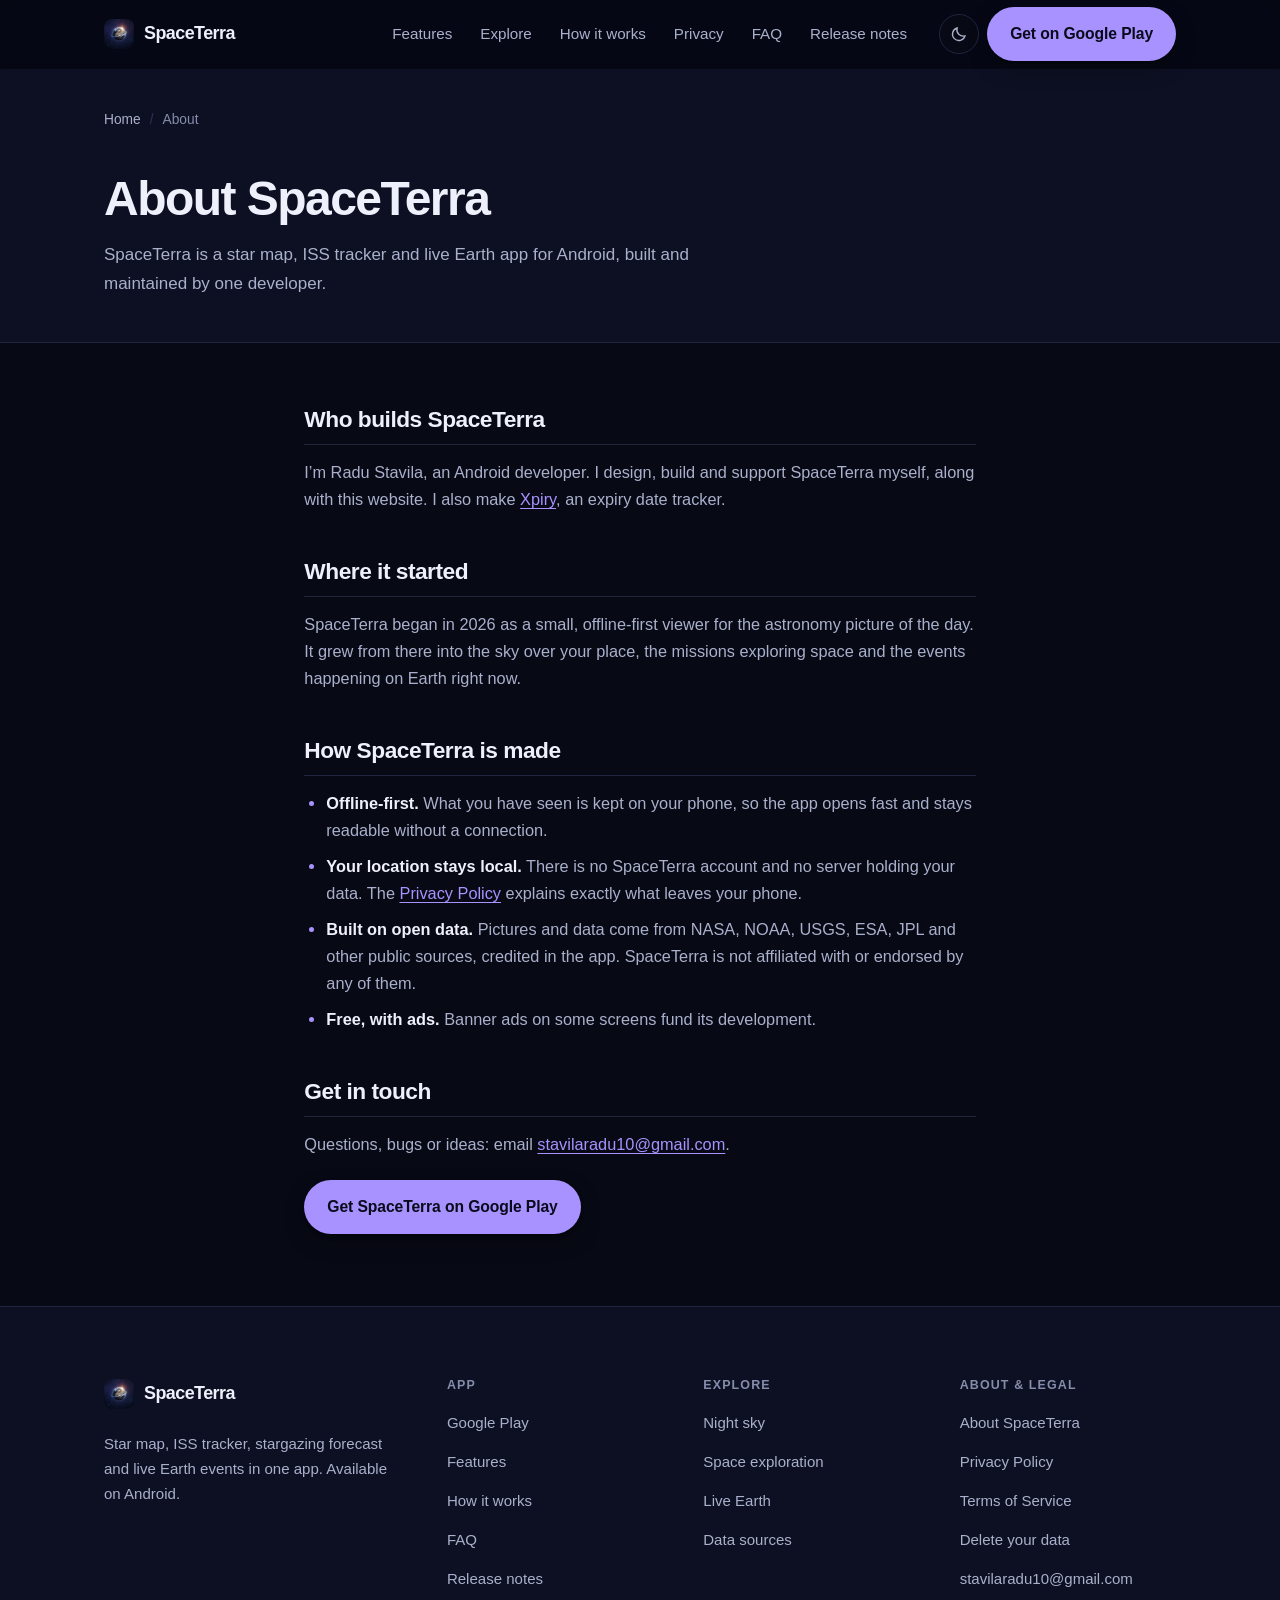
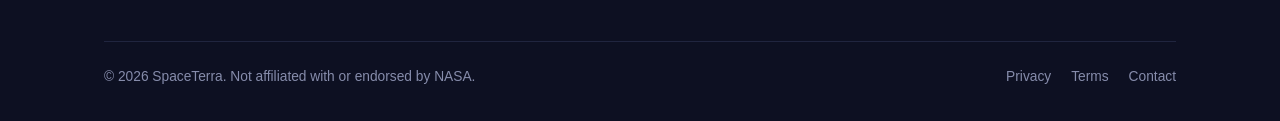
==== about/index.html @ 6871cc1a "Add SpaceTerra core site: home, legal pages, about, release notes Static site in the style of the Xp" ====
<!doctype html>
<html lang="en" data-theme="dark">
<head>
<meta charset="utf-8">
<meta name="viewport" content="width=device-width, initial-scale=1">
<title>About SpaceTerra</title>
<meta name="description" content="SpaceTerra is a star map, ISS tracker and live Earth app for Android, built and maintained by one developer.">
<link rel="canonical" href="https://radustavila.github.io/SpaceTerra-Web/about/">
<meta name="theme-color" content="#070914">
<meta name="robots" content="index, follow">

<meta property="og:type" content="website">
<meta property="og:site_name" content="SpaceTerra">
<meta property="og:url" content="https://radustavila.github.io/SpaceTerra-Web/about/">
<meta property="og:title" content="About SpaceTerra">
<meta property="og:description" content="SpaceTerra is a star map, ISS tracker and live Earth app for Android, built and maintained by one developer.">
<meta property="og:image" content="https://radustavila.github.io/SpaceTerra-Web/assets/img/spaceterra-icon-512.png">
<meta name="twitter:card" content="summary">

<link rel="icon" href="../favicon.ico" sizes="48x48">
<link rel="icon" href="../assets/img/favicon-96.png" sizes="96x96" type="image/png">
<link rel="icon" href="../assets/img/favicon-48.png" sizes="48x48" type="image/png">
<link rel="icon" href="../assets/img/favicon-32.png" sizes="32x32" type="image/png">
<link rel="icon" href="../assets/img/spaceterra-icon-192.png" sizes="192x192">
<link rel="apple-touch-icon" href="../assets/img/apple-touch-icon.png">
<link rel="manifest" href="../site.webmanifest">
<link rel="stylesheet" href="../assets/css/styles.css?v=c41ffcbb">

<script>
  // Applied before first paint so there is no theme flash. Dark unless the
  // visitor picked light with the toggle.
  (function () {
    try {
      var saved = localStorage.getItem('spaceterra-theme');
      document.documentElement.setAttribute('data-theme', saved === 'light' ? 'light' : 'dark');
      document.documentElement.classList.add('js');
    } catch (e) {}
  })();
</script>
</head>

<body>
<a class="skip-link" href="#main">Skip to content</a>

<header class="site-header">
  <div class="wrap">
    <nav class="nav" aria-label="Main">
      <a class="brand" href="../">
        <img src="../assets/img/spaceterra-icon-192.png" alt="" width="30" height="30">
        SpaceTerra
      </a>

      <ul class="nav-links">
        <li><a href="../#features">Features</a></li>
        <li><a href="../#explore">Explore</a></li>
        <li><a href="../#how">How it works</a></li>
        <li><a href="../#privacy">Privacy</a></li>
        <li><a href="../#faq">FAQ</a></li>
        <li><a href="../release-notes/">Release notes</a></li>
      </ul>

      <div class="nav-actions">
        <button class="icon-btn theme-toggle" type="button" data-theme-toggle aria-pressed="true" aria-label="Switch to light theme">
          <svg class="sun" width="18" height="18" viewBox="0 0 24 24" fill="none" stroke="currentColor" stroke-width="1.8" stroke-linecap="round" aria-hidden="true"><circle cx="12" cy="12" r="4.2"/><path d="M12 3v2M12 19v2M3 12h2M19 12h2M5.6 5.6l1.4 1.4M17 17l1.4 1.4M18.4 5.6L17 7M7 17l-1.4 1.4"/></svg>
          <svg class="moon" width="18" height="18" viewBox="0 0 24 24" fill="none" stroke="currentColor" stroke-width="1.8" stroke-linecap="round" aria-hidden="true"><path d="M20 14.5A8.5 8.5 0 019.5 4a8.5 8.5 0 1010.5 10.5z"/></svg>
        </button>

        <button class="icon-btn nav-toggle" type="button" data-nav-toggle aria-expanded="false" aria-controls="nav-panel" aria-label="Open menu">
          <svg width="18" height="18" viewBox="0 0 24 24" fill="none" stroke="currentColor" stroke-width="1.9" stroke-linecap="round" aria-hidden="true"><path d="M4 7h16M4 12h16M4 17h16"/></svg>
        </button>

        <a class="btn btn--primary" href="https://play.google.com/store/apps/details?id=com.radustavila.spaceterra" target="_blank" rel="noopener">Get on Google Play</a>
      </div>
    </nav>

    <div class="nav-panel" id="nav-panel" data-open="false">
      <ul>
        <li><a href="../#features">Features</a></li>
        <li><a href="../#explore">Explore</a></li>
        <li><a href="../#how">How it works</a></li>
        <li><a href="../#privacy">Your privacy</a></li>
        <li><a href="../#faq">FAQ</a></li>
        <li><a href="../release-notes/">Release notes</a></li>
        <li><a href="../about/" aria-current="page">About</a></li>
        <li><a href="../privacy/">Privacy Policy</a></li>
        <li><a href="../terms/">Terms of Service</a></li>
      </ul>
      <a class="btn btn--primary" href="https://play.google.com/store/apps/details?id=com.radustavila.spaceterra" target="_blank" rel="noopener">Get SpaceTerra on Google Play</a>
    </div>
  </div>
</header>

<main id="main">

  <section class="article-hero">
    <div class="wrap">
      <nav class="breadcrumbs" aria-label="Breadcrumb">
        <ol>
          <li><a href="../">Home</a></li>
          <li aria-current="page">About</li>
        </ol>
      </nav>

      <h1>About SpaceTerra</h1>
      <p>
        SpaceTerra is a star map, ISS tracker and live Earth app for Android, built and
        maintained by one developer.
      </p>
    </div>
  </section>

  <div class="wrap">
    <div class="article-body">
      <div class="prose">

        <section>
          <h2>Who builds SpaceTerra</h2>
          <p>
            I’m Radu Stavila, an Android developer. I design, build and support SpaceTerra
            myself, along with this website. I also make
            <a href="https://xpiry.net/" target="_blank" rel="noopener">Xpiry</a>, an expiry date tracker.
          </p>
        </section>

        <section>
          <h2>Where it started</h2>
          <p>
            SpaceTerra began in 2026 as a small, offline-first viewer for the astronomy picture
            of the day. It grew from there into the sky over your place, the missions exploring
            space and the events happening on Earth right now.
            <!-- TODO(Radu): verify — add your own words if you like (why space, what came next). -->
          </p>
        </section>

        <section>
          <h2>How SpaceTerra is made</h2>
          <ul>
            <li><strong>Offline-first.</strong> What you have seen is kept on your phone, so the app opens fast and stays readable without a connection.</li>
            <li><strong>Your location stays local.</strong> There is no SpaceTerra account and no server holding your data. The <a href="../privacy/">Privacy Policy</a> explains exactly what leaves your phone.</li>
            <li><strong>Built on open data.</strong> Pictures and data come from NASA, NOAA, USGS, ESA, JPL and other public sources, credited in the app. SpaceTerra is not affiliated with or endorsed by any of them.</li>
            <li><strong>Free, with ads.</strong> Banner ads on some screens fund its development.</li>
          </ul>
        </section>

        <section>
          <h2>Get in touch</h2>
          <p>
            Questions, bugs or ideas: email
            <a href="mailto:stavilaradu10@gmail.com">stavilaradu10@gmail.com</a>.
          </p>
          <p style="margin-top:22px">
            <a class="btn btn--primary" href="https://play.google.com/store/apps/details?id=com.radustavila.spaceterra" target="_blank" rel="noopener">Get SpaceTerra on Google Play</a>
          </p>
        </section>

      </div>
    </div>
  </div>

</main>

<footer class="site-footer">
  <div class="wrap">
    <div class="footer-grid">
      <div class="footer-about">
        <a class="brand" href="../">
          <img src="../assets/img/spaceterra-icon-192.png" alt="" width="30" height="30">
          SpaceTerra
        </a>
        <p>Star map, ISS tracker, stargazing forecast and live Earth events in one app. Available on Android.</p>
      </div>

      <div class="footer-col">
        <h4>App</h4>
        <ul>
          <li><a href="https://play.google.com/store/apps/details?id=com.radustavila.spaceterra" target="_blank" rel="noopener">Google Play</a></li>
          <li><a href="../#features">Features</a></li>
          <li><a href="../#how">How it works</a></li>
          <li><a href="../#faq">FAQ</a></li>
          <li><a href="../release-notes/">Release notes</a></li>
        </ul>
      </div>

      <div class="footer-col">
        <h4>Explore</h4>
        <ul>
          <li><a href="../#sky">Night sky</a></li>
          <li><a href="../#space">Space exploration</a></li>
          <li><a href="../#earth">Live Earth</a></li>
          <li><a href="../#sources">Data sources</a></li>
        </ul>
      </div>

      <div class="footer-col">
        <h4>About &amp; legal</h4>
        <ul>
          <li><a href="../about/">About SpaceTerra</a></li>
          <li><a href="../privacy/">Privacy Policy</a></li>
          <li><a href="../terms/">Terms of Service</a></li>
          <li><a href="../delete-data/">Delete your data</a></li>
          <li><a href="mailto:stavilaradu10@gmail.com">stavilaradu10@gmail.com</a></li>
        </ul>
      </div>
    </div>

    <div class="footer-bottom">
      <span>© 2026 SpaceTerra. Not affiliated with or endorsed by NASA.</span>
      <nav aria-label="Legal">
        <a href="../privacy/">Privacy</a>
        <a href="../terms/">Terms</a>
        <a href="mailto:stavilaradu10@gmail.com">Contact</a>
      </nav>
    </div>
  </div>
</footer>

<script src="../assets/js/site.js?v=11c660a6" defer></script>
</body>
</html>
---- assets/css/styles.css ----
/* ==========================================================================
   SpaceTerra — radustavila.github.io/SpaceTerra-Web
   Single stylesheet. No frameworks, no build step.
   Structure shared with the Xpiry site; tokens and the starfield are SpaceTerra's.
   ========================================================================== */

/* --- Tokens --------------------------------------------------------------- */
:root {
  color-scheme: light;

  --ink:        #0d1024;
  --ink-2:      #474c66;
  --ink-3:      #656a84;
  --ink-inv:    #ffffff;

  --bg:         #ffffff;
  --surface:    #f6f6fc;
  --surface-2:  #eeeef8;
  --border:     #e3e3f0;
  --border-2:   #d2d3e6;

  --brand:      #5b3fd6;
  --brand-600:  #4a30bd;
  --brand-500:  #7457f0;
  --brand-300:  #a996ff;
  --brand-tint: #f1edff;

  --red:        #d64545;
  --amber:      #c98a00;
  --green:      #2e9e5b;

  --glow:       rgba(116, 87, 240, .24);
  --star:       transparent;

  --r-sm: 10px;
  --r-md: 14px;
  --r-lg: 20px;
  --r-xl: 28px;
  --r-pill: 999px;

  --shadow-sm: 0 1px 2px rgba(13, 16, 36, .05), 0 1px 3px rgba(13, 16, 36, .04);
  --shadow-md: 0 2px 4px rgba(13, 16, 36, .04), 0 8px 24px -8px rgba(13, 16, 36, .12);
  --shadow-lg: 0 24px 60px -20px rgba(13, 16, 36, .24), 0 8px 24px -12px rgba(13, 16, 36, .12);

  --page: 1120px;
  --gut: 24px;

  --sans: -apple-system, BlinkMacSystemFont, "Segoe UI", Roboto, "Helvetica Neue",
          Arial, "Noto Sans", sans-serif, "Apple Color Emoji", "Segoe UI Emoji";
}

[data-theme="dark"] {
  color-scheme: dark;

  --ink:        #eef0fb;
  --ink-2:      #aab0cc;
  --ink-3:      #868cab;
  --ink-inv:    #090b1a;

  --bg:         #070914;
  --surface:    #0d1022;
  --surface-2:  #141831;
  --border:     #20253f;
  --border-2:   #2d3354;

  --brand:      #a792ff;
  --brand-600:  #bcabff;
  --brand-500:  #9078ff;
  --brand-300:  #5c48c8;
  --brand-tint: #17143a;

  --red:        #f4756f;
  --amber:      #e7b23c;
  --green:      #4cc27c;

  --glow:       rgba(144, 120, 255, .30);
  --star:       rgba(255, 255, 255, .75);

  --shadow-sm: 0 1px 2px rgba(0, 0, 0, .4);
  --shadow-md: 0 2px 4px rgba(0, 0, 0, .3), 0 8px 24px -8px rgba(0, 0, 0, .5);
  --shadow-lg: 0 24px 60px -20px rgba(0, 0, 0, .7), 0 8px 24px -12px rgba(0, 0, 0, .5);
}

/* --- Reset ---------------------------------------------------------------- */
*, *::before, *::after { box-sizing: border-box; }
* { margin: 0; }

html {
  -webkit-text-size-adjust: 100%;
  scroll-behavior: smooth;
  scroll-padding-top: 88px;
}
@media (prefers-reduced-motion: reduce) { html { scroll-behavior: auto; } }

body {
  font-family: var(--sans);
  font-size: 17px;
  line-height: 1.65;
  color: var(--ink);
  background: var(--bg);
  -webkit-font-smoothing: antialiased;
  text-rendering: optimizeLegibility;
}

img, svg { display: block; max-width: 100%; height: auto; }
a { color: inherit; }
button { font: inherit; color: inherit; }

:where(a, button, summary, [tabindex]):focus-visible {
  outline: 2px solid var(--brand-500);
  outline-offset: 3px;
  border-radius: 4px;
}

::selection { background: var(--brand-300); color: var(--ink-inv); }

.skip-link {
  position: absolute;
  left: 12px; top: -60px;
  z-index: 200;
  padding: 10px 16px;
  background: var(--ink);
  color: var(--ink-inv);
  border-radius: var(--r-sm);
  font-weight: 600;
  text-decoration: none;
  transition: top .18s ease;
}
.skip-link:focus { top: 12px; }

/* --- Not-found notice (redirect from 404.html) ---------------------------- */
#notfound { padding-top: 20px; }

.notice {
  display: flex;
  align-items: flex-start;
  gap: 10px;
  padding: 12px 12px 12px 14px;
  border: 1px solid color-mix(in srgb, var(--amber) 40%, var(--border));
  border-radius: var(--r-md);
  background: color-mix(in srgb, var(--amber) 9%, var(--bg));
  color: var(--ink-2);
  font-size: .92rem;
  line-height: 1.5;
}
.notice p { margin: 0; padding-top: 1px; }
.notice-icon { flex: none; margin-top: 3px; color: var(--amber); }
.notice code {
  padding: 1px 6px;
  border-radius: 6px;
  background: color-mix(in srgb, var(--amber) 16%, var(--bg));
  color: var(--ink);
  font-size: .88em;
  word-break: break-all;
}

.notice-close {
  flex: none;
  margin-left: auto;
  display: inline-grid;
  place-items: center;
  width: 26px; height: 26px;
  border: 0;
  border-radius: var(--r-sm);
  background: transparent;
  color: var(--ink-3);
  cursor: pointer;
}
.notice-close:hover { background: color-mix(in srgb, var(--amber) 18%, transparent); color: var(--ink); }

@supports not (color: color-mix(in srgb, red, blue)) {
  .notice { border-color: var(--border-2); background: var(--surface); }
  .notice code { background: var(--surface-2); }
}

/* --- Layout --------------------------------------------------------------- */
.wrap {
  width: 100%;
  max-width: var(--page);
  margin-inline: auto;
  padding-inline: var(--gut);
}
.section { padding-block: clamp(64px, 9vw, 116px); }
.section--tint { background: var(--surface); border-block: 1px solid var(--border); }
.section--flush-top { padding-top: 0; }

.eyebrow {
  display: inline-flex;
  align-items: center;
  gap: 8px;
  font-size: 12.5px;
  font-weight: 650;
  letter-spacing: .1em;
  text-transform: uppercase;
  color: var(--brand);
  margin-bottom: 14px;
}
.eyebrow::before {
  content: "";
  width: 18px; height: 2px;
  background: var(--brand-300);
  border-radius: 2px;
}

/* --- Type ----------------------------------------------------------------- */
h1, h2, h3, h4 {
  line-height: 1.12;
  letter-spacing: -.022em;
  font-weight: 680;
  text-wrap: balance;
}
h1 { font-size: clamp(2.35rem, 5.4vw, 3.9rem); letter-spacing: -.032em; }
h2 { font-size: clamp(1.75rem, 3.4vw, 2.5rem); letter-spacing: -.028em; }
h3 { font-size: 1.09rem; letter-spacing: -.012em; line-height: 1.35; }

.lede {
  font-size: clamp(1.06rem, 1.7vw, 1.2rem);
  color: var(--ink-2);
  max-width: 62ch;
  text-wrap: pretty;
}
.section-head { max-width: 66ch; margin-bottom: clamp(36px, 5vw, 56px); }
.section-head p { color: var(--ink-2); margin-top: 14px; font-size: 1.05rem; }
.center { text-align: center; margin-inline: auto; }

/* --- Buttons -------------------------------------------------------------- */
.btn {
  display: inline-flex;
  align-items: center;
  justify-content: center;
  gap: 10px;
  padding: 13px 22px;
  border: 1px solid transparent;
  border-radius: var(--r-pill);
  font-size: .98rem;
  font-weight: 620;
  letter-spacing: -.006em;
  text-decoration: none;
  cursor: pointer;
  white-space: nowrap;
  transition: transform .16s ease, background-color .16s ease,
              border-color .16s ease, box-shadow .16s ease, color .16s ease;
}
.btn:active { transform: translateY(1px); }

.btn--primary {
  background: var(--ink);
  color: var(--ink-inv);
  box-shadow: var(--shadow-md);
}
.btn--primary:hover { background: #000; }
[data-theme="dark"] .btn--primary { background: var(--brand); color: var(--ink-inv); }
[data-theme="dark"] .btn--primary:hover { background: var(--brand-600); }

.btn--ghost {
  background: var(--bg);
  color: var(--ink);
  border-color: var(--border-2);
}
.btn--ghost:hover { border-color: var(--ink-3); background: var(--surface); }

.btn--brand { background: var(--brand); color: #fff; }
.btn--brand:hover { background: var(--brand-600); }
[data-theme="dark"] .btn--brand { color: var(--ink-inv); }

.btn--lg { padding: 15px 26px; font-size: 1.02rem; }
.btn svg { flex: none; }

.btn-row {
  display: flex;
  flex-wrap: wrap;
  gap: 12px;
  align-items: center;
}

/* --- Header --------------------------------------------------------------- */
.site-header {
  position: sticky;
  top: 0;
  z-index: 100;
  background: color-mix(in srgb, var(--bg) 84%, transparent);
  -webkit-backdrop-filter: saturate(180%) blur(14px);
  backdrop-filter: saturate(180%) blur(14px);
  border-bottom: 1px solid transparent;
  transition: border-color .2s ease, background-color .2s ease;
}
.site-header[data-scrolled="true"] { border-bottom-color: var(--border); }
@supports not (backdrop-filter: blur(1px)) { .site-header { background: var(--bg); } }

.nav {
  display: flex;
  align-items: center;
  gap: 20px;
  height: 68px;
}

.brand {
  display: inline-flex;
  align-items: center;
  gap: 10px;
  font-weight: 700;
  font-size: 1.12rem;
  letter-spacing: -.03em;
  text-decoration: none;
  margin-right: auto;
}
.brand img { width: 30px; height: 30px; border-radius: 8px; }

.nav-links {
  display: flex;
  align-items: center;
  gap: 4px;
  list-style: none;
  padding: 0;
}
.nav-links a {
  display: block;
  padding: 8px 12px;
  border-radius: var(--r-sm);
  font-size: .95rem;
  font-weight: 520;
  color: var(--ink-2);
  text-decoration: none;
  transition: color .15s ease, background-color .15s ease;
}
.nav-links a:hover { color: var(--ink); background: var(--surface-2); }
.nav-links a[aria-current="page"] { color: var(--ink); font-weight: 620; }

.nav-actions { display: flex; align-items: center; gap: 8px; }

.icon-btn {
  display: inline-grid;
  place-items: center;
  width: 40px; height: 40px;
  padding: 0;
  border: 1px solid var(--border);
  border-radius: var(--r-pill);
  background: var(--bg);
  color: var(--ink-2);
  cursor: pointer;
  transition: color .15s ease, border-color .15s ease, background-color .15s ease;
}
.icon-btn:hover { color: var(--ink); border-color: var(--border-2); background: var(--surface); }
.theme-toggle .moon { display: none; }
[data-theme="dark"] .theme-toggle .sun { display: none; }
[data-theme="dark"] .theme-toggle .moon { display: block; }

.nav-toggle { display: none; }

/* The home page carries seven nav links; below the page width they no longer
   fit on one line beside the brand and the Play button, so the menu collapses
   there rather than at a phone width. Keep in sync with site.js. */
.nav-links a { white-space: nowrap; }

@media (max-width: 1120px) {
  .nav-links, .nav-actions .btn { display: none; }
  .nav-toggle { display: inline-grid; }

  .nav-panel {
    display: none;
    padding: 8px 0 20px;
    border-top: 1px solid var(--border);
  }
  .nav-panel[data-open="true"] { display: block; }
  /* the panel can be taller than a short/landscape viewport, and it lives in a
     sticky header, so it has to scroll itself */
  .nav-panel {
    max-height: calc(100vh - 74px);
    max-height: calc(100dvh - 74px);
    overflow-y: auto;
    overscroll-behavior: contain;
  }
  .nav-panel ul { list-style: none; padding: 0; margin: 0; }
  /* scoped to the link list: a bare `.nav-panel a` also matched the
     Google Play button and overrode .btn--primary's colour */
  .nav-panel ul a {
    display: block;
    padding: 13px 4px;
    font-size: 1.02rem;
    font-weight: 560;
    color: var(--ink);
    text-decoration: none;
    border-bottom: 1px solid var(--border);
  }
  .nav-panel .btn { display: flex; width: 100%; margin-top: 18px; }
}
@media (min-width: 1121px) { .nav-panel { display: none !important; } }

/* --- Hero ----------------------------------------------------------------- */
.hero {
  position: relative;
  overflow: hidden;
  padding-block: clamp(52px, 8vw, 96px) clamp(56px, 8vw, 104px);
}
.hero::before {
  content: "";
  position: absolute;
  inset: -30% 40% 30% -20%;
  background: radial-gradient(48% 48% at 50% 50%, var(--glow), transparent 70%);
  pointer-events: none;
}
.hero::after {
  content: "";
  position: absolute;
  inset: 0;
  background-image:
    radial-gradient(1px 1px at 12% 18%, var(--star), transparent 60%),
    radial-gradient(1px 1px at 68% 9%, var(--star), transparent 60%),
    radial-gradient(1.5px 1.5px at 36% 74%, var(--star), transparent 60%),
    radial-gradient(1px 1px at 84% 52%, var(--star), transparent 60%),
    radial-gradient(1px 1px at 52% 38%, var(--star), transparent 60%),
    radial-gradient(1.5px 1.5px at 22% 92%, var(--star), transparent 60%),
    radial-gradient(1px 1px at 93% 84%, var(--star), transparent 60%);
  background-size: 360px 360px;
  opacity: .55;
  pointer-events: none;
}
.hero > .wrap { position: relative; z-index: 1; }

.hero-grid {
  display: grid;
  grid-template-columns: minmax(0, 1.05fr) minmax(0, .95fr);
  gap: clamp(32px, 5vw, 72px);
  align-items: center;
}
@media (max-width: 940px) {
  .hero-grid { grid-template-columns: 1fr; gap: 48px; }
}

.pill {
  display: inline-flex;
  align-items: center;
  gap: 9px;
  padding: 6px 14px 6px 8px;
  border: 1px solid var(--border);
  border-radius: var(--r-pill);
  background: var(--bg);
  box-shadow: var(--shadow-sm);
  font-size: .84rem;
  font-weight: 560;
  color: var(--ink-2);
  margin-bottom: 26px;
}
.pill b { color: var(--ink); font-weight: 640; }
.pill .dot {
  width: 20px; height: 20px;
  border-radius: var(--r-pill);
  background: var(--brand-tint);
  color: var(--brand);
  display: grid;
  place-items: center;
}

.hero h1 { margin-bottom: 22px; }
.hero h1 em {
  font-style: normal;
  color: var(--brand);
  position: relative;
  white-space: nowrap;
}
.hero .lede { margin-bottom: 32px; }
.hero .btn-row { margin-bottom: 26px; }

.hero-meta {
  display: flex;
  flex-wrap: wrap;
  gap: 8px 22px;
  list-style: none;
  padding: 0;
  font-size: .9rem;
  color: var(--ink-3);
}
.hero-meta li { display: flex; align-items: center; gap: 8px; }
.hero-meta svg { color: var(--brand); flex: none; }

/* --- Screenshot showcase --------------------------------------------------- */
.showcase {
  position: relative;
  width: min(320px, 100%);
  margin-inline: auto;
}
.showcase-track {
  display: flex;
  list-style: none;
  margin: 0;
  padding: 0;
  overflow-x: auto;
  scroll-snap-type: x mandatory;
  scroll-behavior: smooth;
  scrollbar-width: none;
}
.showcase-track::-webkit-scrollbar { display: none; }
.showcase-slide {
  flex: 0 0 100%;
  scroll-snap-align: center;
}
.showcase-slide img {
  display: block;
  width: 100%;
  height: auto;
  aspect-ratio: 640 / 1138;
  object-fit: cover;
  border-radius: 28px;
  box-shadow: var(--shadow-lg);
}

.showcase-arrow {
  position: absolute;
  top: 50%;
  transform: translateY(-50%);
  width: 38px;
  height: 38px;
  display: grid;
  place-items: center;
  border: 1px solid var(--border);
  border-radius: var(--r-pill);
  background: var(--bg);
  color: var(--ink);
  box-shadow: var(--shadow-md);
  cursor: pointer;
  z-index: 4;
}
.showcase-arrow:hover { background: var(--surface-2); }
.showcase-arrow--prev { left: -14px; }
.showcase-arrow--next { right: -14px; }
@media (max-width: 480px) {
  .showcase-arrow--prev { left: 4px; }
  .showcase-arrow--next { right: 4px; }
}

/* Desktop: stacked cards, deck expands toward the right */
@media (min-width: 941px) {
  .showcase {
    width: min(400px, 100%);
    margin-inline: 0 auto;
    padding: 44px 84px 0 0;
    overflow: visible;
  }
  .showcase-track {
    position: relative;
    overflow: visible;
    aspect-ratio: 640 / 1138;
  }
  .showcase-slide {
    position: absolute;
    inset: 0;
    flex: none;
    transition: transform .5s cubic-bezier(.2, .8, .2, 1), opacity .5s ease;
  }
  /* No-JS fallback: first three slides stack in document order */
  .showcase-slide:nth-child(1) { transform: none; z-index: 3; opacity: 1; }
  .showcase-slide:nth-child(2) { transform: translate(34px, -28px) scale(.94); z-index: 2; opacity: 1; }
  .showcase-slide:nth-child(3) { transform: translate(64px, -52px) scale(.88); z-index: 1; opacity: .9; }
  .showcase-slide:nth-child(n+4) { transform: translate(64px, -52px) scale(.88); z-index: 0; opacity: 0; pointer-events: none; }

  .showcase-slide[data-depth="0"] { transform: none; z-index: 3; opacity: 1; }
  .showcase-slide[data-depth="1"] {
    transform: translate(34px, -28px) scale(.94);
    z-index: 2;
    opacity: 1;
    cursor: pointer;
  }
  .showcase-slide[data-depth="2"] {
    transform: translate(64px, -52px) scale(.88);
    z-index: 1;
    opacity: .9;
    cursor: pointer;
  }
  .showcase-slide[data-depth="hidden"] {
    transform: translate(64px, -52px) scale(.88);
    z-index: 0;
    opacity: 0;
    pointer-events: none;
  }
  .showcase-slide[data-depth="1"] img,
  .showcase-slide[data-depth="2"] img { box-shadow: var(--shadow-md); }
  .showcase-arrow--prev { left: -18px; }
  .showcase-arrow--next { right: 66px; }
  .showcase-dots { justify-content: flex-start; margin-top: 22px; }
}

.showcase-dots {
  display: flex;
  justify-content: center;
  gap: 7px;
  margin-top: 16px;
}
.showcase-dots button {
  width: 7px;
  height: 7px;
  padding: 0;
  border: none;
  border-radius: var(--r-pill);
  background: var(--border);
  cursor: pointer;
}
.showcase-dots button[aria-selected="true"] {
  background: var(--brand);
  width: 20px;
}
.showcase-dots button {
  transition: width .2s ease, background .2s ease;
}

/* --- Feature cards -------------------------------------------------------- */
.grid {
  display: grid;
  gap: 18px;
  grid-template-columns: repeat(auto-fit, minmax(268px, 1fr));
}
.card {
  padding: 26px 24px 28px;
  border: 1px solid var(--border);
  border-radius: var(--r-lg);
  background: var(--bg);
  box-shadow: var(--shadow-sm);
  transition: transform .2s ease, box-shadow .2s ease, border-color .2s ease;
}
.card:hover {
  transform: translateY(-3px);
  box-shadow: var(--shadow-md);
  border-color: var(--border-2);
}
@media (prefers-reduced-motion: reduce) { .card:hover { transform: none; } }
.card h3 { margin-bottom: 8px; }
.card p { color: var(--ink-2); font-size: .96rem; }

.card-icon {
  display: grid;
  place-items: center;
  width: 42px; height: 42px;
  margin-bottom: 18px;
  border-radius: 12px;
  background: var(--brand-tint);
  color: var(--brand);
}

.extras {
  margin-top: 22px;
  padding: 22px 24px;
  border: 1px dashed var(--border-2);
  border-radius: var(--r-lg);
  display: flex;
  flex-wrap: wrap;
  align-items: center;
  gap: 10px 14px;
}
.extras strong { font-size: .95rem; font-weight: 640; margin-right: 4px; }
.extras span {
  font-size: .88rem;
  color: var(--ink-2);
  padding: 5px 12px;
  border-radius: var(--r-pill);
  background: var(--surface-2);
}

/* --- Steps ---------------------------------------------------------------- */
.steps {
  display: grid;
  gap: 20px;
  grid-template-columns: repeat(auto-fit, minmax(232px, 1fr));
  counter-reset: step;
}
.step {
  position: relative;
  padding-top: 26px;
  border-top: 2px solid var(--border);
}
.step::after {
  content: "";
  position: absolute;
  top: -2px; left: 0;
  width: 34px; height: 2px;
  background: var(--brand);
}
.step .num {
  counter-increment: step;
  display: block;
  font-size: .8rem;
  font-weight: 700;
  letter-spacing: .08em;
  color: var(--brand);
  margin-bottom: 10px;
}
.step .num::before { content: "0" counter(step); }
.step h3 { margin-bottom: 8px; }
.step p { color: var(--ink-2); font-size: .96rem; }

/* --- Use cases ------------------------------------------------------------ */
.cases {
  display: grid;
  gap: 16px;
  grid-template-columns: repeat(auto-fit, minmax(210px, 1fr));
}
.case {
  padding: 22px;
  border: 1px solid var(--border);
  border-radius: var(--r-lg);
  background: var(--bg);
  transition: border-color .2s ease, background-color .2s ease;
}
/* Explore cards: wider columns so they fall into even rows. */
#explore .cases { grid-template-columns: repeat(auto-fit, minmax(272px, 1fr)); }
/* On an untinted section the card and the page share a background, so lift the card. */
.section:not(.section--tint) .case { background: var(--surface); }
.case:hover { border-color: var(--brand-300); background: var(--brand-tint); }
.case .glyph { font-size: 22px; line-height: 1; margin-bottom: 14px; }
.case h3 { font-size: 1rem; margin-bottom: 6px; }
.case p { font-size: .9rem; color: var(--ink-2); }

/* --- Backup split --------------------------------------------------------- */
.split {
  display: grid;
  grid-template-columns: minmax(0, 1fr) minmax(0, 1fr);
  gap: clamp(32px, 5vw, 64px);
  align-items: center;
}
@media (max-width: 900px) { .split { grid-template-columns: 1fr; } }

.checks { list-style: none; padding: 0; display: grid; gap: 14px; margin-top: 26px; }
.checks li { display: flex; align-items: flex-start; gap: 12px; font-size: .99rem; color: var(--ink-2); }
.checks svg { flex: none; margin-top: 5px; color: var(--brand); }
.checks b { color: var(--ink); font-weight: 620; }

.info-panel {
  position: relative;
  padding: 34px;
  border: 1px solid var(--border);
  border-radius: var(--r-xl);
  background: var(--bg);
  box-shadow: var(--shadow-md);
}
.info-panel .glyph { font-size: 34px; line-height: 1; margin-bottom: 22px; }
.info-flow { display: grid; gap: 12px; }
.info-row {
  display: flex;
  align-items: center;
  gap: 12px;
  padding: 14px 16px;
  border: 1px solid var(--border);
  border-radius: var(--r-md);
  background: var(--surface);
  font-size: .92rem;
}
.info-row .k { font-weight: 620; }
.info-row .v { margin-left: auto; color: var(--ink-3); font-size: .84rem; text-align: right; }
.info-note {
  margin-top: 20px;
  padding-top: 18px;
  border-top: 1px solid var(--border);
  font-size: .86rem;
  color: var(--ink-3);
}

/* --- CTA ------------------------------------------------------------------ */
.cta-band {
  position: relative;
  overflow: hidden;
  padding: clamp(44px, 6vw, 72px);
  border-radius: var(--r-xl);
  background: var(--ink);
  color: #fff;
  text-align: center;
}
[data-theme="dark"] .cta-band { background: var(--surface-2); border: 1px solid var(--border); }
.cta-band::after {
  content: "";
  position: absolute;
  inset: auto -10% -80% 30%;
  height: 130%;
  background: radial-gradient(45% 45% at 50% 50%, var(--glow), transparent 70%);
  pointer-events: none;
}
.cta-band > * { position: relative; }
.cta-band h2 { color: #fff; margin-bottom: 16px; }
.cta-band p { color: rgba(255, 255, 255, .74); max-width: 52ch; margin-inline: auto; }
.cta-band .btn-row { justify-content: center; margin-top: 30px; }
.cta-band .btn--primary { background: #fff; color: #0e1417; }
.cta-band .btn--primary:hover { background: #eef3f4; }
.cta-band .btn--ghost {
  background: transparent;
  color: #fff;
  border-color: rgba(255, 255, 255, .3);
}
.cta-band .btn--ghost:hover { background: rgba(255, 255, 255, .1); border-color: rgba(255, 255, 255, .55); }

/* --- Footer --------------------------------------------------------------- */
.site-footer {
  border-top: 1px solid var(--border);
  background: var(--surface);
  padding-block: clamp(48px, 6vw, 72px) 32px;
  margin-top: 0;
}
.footer-grid {
  display: grid;
  grid-template-columns: minmax(0, 1.4fr) repeat(3, minmax(0, 1fr));
  gap: 40px;
}
@media (max-width: 760px) { .footer-grid { grid-template-columns: 1fr 1fr; } .footer-about { grid-column: 1 / -1; } }

.footer-about p { color: var(--ink-2); font-size: .94rem; max-width: 34ch; margin-top: 14px; }
.footer-col h4 {
  font-size: .78rem;
  font-weight: 680;
  letter-spacing: .09em;
  text-transform: uppercase;
  color: var(--ink-3);
  margin-bottom: 16px;
}
.footer-col ul { list-style: none; padding: 0; display: grid; gap: 11px; }
.footer-col a {
  font-size: .94rem;
  color: var(--ink-2);
  text-decoration: none;
  transition: color .15s ease;
}
.footer-col a:hover { color: var(--ink); text-decoration: underline; text-underline-offset: 3px; }

/* --- Utilities ----------------------------------------------------------- */
.visually-hidden {
  position: absolute;
  width: 1px;
  height: 1px;
  padding: 0;
  overflow: hidden;
  clip: rect(0 0 0 0);
  clip-path: inset(50%);
  white-space: nowrap;
  border: 0;
}

.footer-bottom {
  display: flex;
  flex-wrap: wrap;
  gap: 10px 24px;
  align-items: center;
  margin-top: 48px;
  padding-top: 24px;
  border-top: 1px solid var(--border);
  font-size: .86rem;
  color: var(--ink-3);
}
.footer-bottom nav { display: flex; gap: 20px; margin-left: auto; }
.footer-bottom a { color: var(--ink-3); text-decoration: none; }
.footer-bottom a:hover { color: var(--ink); }

/* --- Legal pages ---------------------------------------------------------- */
.legal-hero {
  padding-block: clamp(44px, 6vw, 76px) clamp(28px, 4vw, 44px);
  border-bottom: 1px solid var(--border);
  background: var(--surface);
}
.legal-hero h1 { font-size: clamp(2rem, 4.2vw, 3rem); margin-bottom: 16px; }
.legal-hero p { color: var(--ink-2); max-width: 68ch; }
.updated {
  display: inline-flex;
  align-items: center;
  gap: 8px;
  margin-top: 22px;
  padding: 6px 14px;
  border: 1px solid var(--border-2);
  border-radius: var(--r-pill);
  background: var(--bg);
  font-size: .84rem;
  color: var(--ink-2);
}
.updated b { color: var(--ink); font-weight: 620; }

.legal-layout {
  display: grid;
  grid-template-columns: 244px minmax(0, 1fr);
  gap: clamp(32px, 5vw, 64px);
  align-items: start;
  padding-block: clamp(40px, 5vw, 64px);
}
@media (max-width: 900px) { .legal-layout { grid-template-columns: 1fr; } }

.toc {
  position: sticky;
  top: 92px;
  padding: 22px;
  border: 1px solid var(--border);
  border-radius: var(--r-lg);
  background: var(--surface);
}
@media (max-width: 900px) {
  .toc { position: static; }
  /* a 23-item table of contents should not push the policy a full screen down */
  .toc ol { max-height: 40vh; overflow-y: auto; overscroll-behavior: contain; }
}
.toc h2 {
  font-size: .78rem;
  font-weight: 680;
  letter-spacing: .09em;
  text-transform: uppercase;
  color: var(--ink-3);
  margin-bottom: 14px;
}
.toc ol {
  list-style: none;
  padding: 0;
  margin: 0;
  display: grid;
  gap: 3px;
  counter-reset: toc;
  font-size: .89rem;
}
.toc a {
  display: block;
  padding: 5px 8px;
  border-radius: 7px;
  color: var(--ink-2);
  text-decoration: none;
  transition: color .15s ease, background-color .15s ease;
}
.toc a::before {
  counter-increment: toc;
  content: counter(toc) ". ";
  color: var(--ink-3);
}
.toc a:hover { color: var(--ink); background: var(--surface-2); }

.prose { max-width: 74ch; font-size: 1.02rem; padding-bottom: 8px; }
.prose > section { scroll-margin-top: 92px; }
.prose > section + section { margin-top: 46px; }
.prose h2 {
  font-size: 1.42rem;
  letter-spacing: -.022em;
  margin-bottom: 14px;
  padding-bottom: 12px;
  border-bottom: 1px solid var(--border);
}
.prose h3 { font-size: 1.04rem; margin: 26px 0 8px; }
.prose p, .prose li { color: var(--ink-2); }
.prose p + p { margin-top: 14px; }
.prose ul, .prose ol { margin: 14px 0; padding-left: 22px; display: grid; gap: 9px; }
.prose li::marker { color: var(--brand); }
.prose li ul { margin: 8px 0 0; }
.prose strong { color: var(--ink); font-weight: 620; }
.prose a { color: var(--brand); text-decoration: underline; text-underline-offset: 3px; }
.prose code {
  font-family: ui-monospace, SFMono-Regular, Menlo, Consolas, monospace;
  font-size: .86em;
  padding: 1px 5px;
  border-radius: 6px;
  background: var(--surface-2);
  color: var(--ink);
  word-break: break-word;
}
.prose .callout {
  padding: 20px 22px;
  margin: 22px 0;
  border: 1px solid var(--border);
  border-left: 3px solid var(--brand);
  border-radius: var(--r-md);
  background: var(--surface);
}
.prose .callout p { font-size: .97rem; }
.prose .callout > :first-child { margin-top: 0; }

.data-table {
  width: 100%;
  border-collapse: collapse;
  margin: 20px 0;
  font-size: .93rem;
}
.table-scroll { overflow-x: auto; }
.data-table th, .data-table td {
  text-align: left;
  padding: 12px 14px;
  border-bottom: 1px solid var(--border);
  vertical-align: top;
  color: var(--ink-2);
}
.data-table th {
  font-size: .78rem;
  font-weight: 680;
  letter-spacing: .06em;
  text-transform: uppercase;
  color: var(--ink-3);
  background: var(--surface);
  white-space: nowrap;
}
.data-table tr:last-child td { border-bottom: 0; }

/* --- Linked cards (use cases, related pages, guide list) ------------------ */
a.case, a.card { display: block; color: inherit; text-decoration: none; }
.case-more {
  display: inline-block;
  margin-top: 12px;
  font-size: .88rem;
  font-weight: 620;
  color: var(--brand);
}
a.case:hover .case-more, a.card:hover .case-more { text-decoration: underline; text-underline-offset: 3px; }

/* --- Breadcrumbs ----------------------------------------------------------- */
.breadcrumbs ol {
  display: flex;
  flex-wrap: wrap;
  gap: 4px 0;
  list-style: none;
  padding: 0;
  font-size: .86rem;
  color: var(--ink-3);
}
.breadcrumbs li + li::before { content: "/"; margin: 0 9px; color: var(--border-2); }
.breadcrumbs a { color: var(--ink-2); text-decoration: none; }
.breadcrumbs a:hover { color: var(--ink); text-decoration: underline; text-underline-offset: 3px; }
.breadcrumbs [aria-current="page"] { color: var(--ink-3); }

/* --- Landing pages --------------------------------------------------------- */
.page-hero { padding-block: clamp(28px, 4vw, 40px) clamp(56px, 8vw, 96px); }
.page-hero .breadcrumbs { margin-bottom: clamp(28px, 5vw, 56px); }
.page-hero h1 { font-size: clamp(2.1rem, 4.6vw, 3.3rem); }
.phone-shot {
  width: min(300px, 100%);
  margin-inline: auto;
}
.phone-shot img {
  width: 100%;
  height: auto;
  aspect-ratio: 640 / 1138;
  border-radius: 28px;
  box-shadow: var(--shadow-lg);
}

.shot-steps {
  display: grid;
  gap: 22px;
  grid-template-columns: repeat(auto-fit, minmax(210px, 1fr));
  counter-reset: step;
}
.shot-step img {
  width: 100%;
  height: auto;
  aspect-ratio: 640 / 1138;
  border-radius: 20px;
  box-shadow: var(--shadow-md);
  margin-bottom: 20px;
}
.shot-step .num {
  counter-increment: step;
  display: block;
  font-size: .8rem;
  font-weight: 700;
  letter-spacing: .08em;
  color: var(--brand);
  margin-bottom: 8px;
}
.shot-step .num::before { content: "0" counter(step); }
.shot-step h3 { margin-bottom: 8px; }
.shot-step p { color: var(--ink-2); font-size: .96rem; }

/* Long-form sections inside landing pages reuse .prose, centred in the column. */
.prose--wide { max-width: 760px; }

/* --- FAQ ------------------------------------------------------------------- */
.faq { display: grid; gap: 12px; max-width: 820px; }
.faq details {
  border: 1px solid var(--border);
  border-radius: var(--r-md);
  background: var(--bg);
}
.section:not(.section--tint) .faq details { background: var(--surface); }
.faq summary {
  display: flex;
  align-items: center;
  justify-content: space-between;
  gap: 16px;
  padding: 18px 20px;
  font-weight: 620;
  cursor: pointer;
  list-style: none;
}
.faq summary::-webkit-details-marker { display: none; }
.faq summary::after {
  content: "+";
  flex: none;
  font-size: 1.3rem;
  line-height: 1;
  font-weight: 400;
  color: var(--brand);
  transition: transform .2s ease;
}
.faq details[open] summary::after { transform: rotate(45deg); }
.faq .faq-a { padding: 0 20px 18px; color: var(--ink-2); font-size: .97rem; }
.faq .faq-a p + p { margin-top: 10px; }
.faq .faq-a a { color: var(--brand); text-decoration: underline; text-underline-offset: 3px; }

/* --- Articles (guides) and simple pages ------------------------------------ */
.article-hero {
  padding-block: clamp(28px, 4vw, 40px) clamp(28px, 4vw, 44px);
  border-bottom: 1px solid var(--border);
  background: var(--surface);
}
.article-hero .breadcrumbs { margin-bottom: clamp(24px, 4vw, 40px); }
.article-hero h1 { font-size: clamp(2rem, 4.2vw, 3rem); margin-bottom: 16px; max-width: 24ch; }
.article-hero p { color: var(--ink-2); max-width: 68ch; }
.byline { margin-top: 18px; font-size: .88rem; color: var(--ink-3); }
.byline a { color: var(--ink-2); }
.article-body { padding-block: clamp(40px, 5vw, 64px); }
.article-body .prose { margin-inline: auto; }
.prose .answer {
  font-size: 1.08rem;
  color: var(--ink);
}
.prose .btn { text-decoration: none; }
.prose .btn--primary, .prose .btn--primary:hover { color: var(--ink-inv); }
[data-theme="dark"] .prose .btn--primary { color: var(--ink-inv); }
.prose .sources li { font-size: .94rem; }
/* Guide visuals: original SVG diagrams drawn on white, so they read the same in
   both themes; .figure-phone narrows an app screenshot. */
.prose figure { margin: 26px 0; }
.prose figure img {
  display: block;
  width: 100%;
  height: auto;
  border: 1px solid var(--border);
  border-radius: var(--r-md);
  background: #ffffff;
}
.prose figure.figure-phone img { max-width: 300px; margin-inline: auto; background: none; }
.prose figcaption { margin-top: 10px; font-size: .9rem; color: var(--ink-3); }

/* --- Release notes ---------------------------------------------------------- */
.release-years {
  display: flex;
  flex-wrap: wrap;
  gap: 8px;
  margin-top: 22px;
  list-style: none;
  padding: 0;
}
.release-years a {
  display: inline-block;
  padding: 5px 14px;
  border: 1px solid var(--border);
  border-radius: var(--r-pill);
  background: var(--bg);
  color: var(--ink-2);
  font-size: .88rem;
  font-weight: 560;
  text-decoration: none;
}
.release-years a:hover { color: var(--brand); border-color: var(--brand); }
.release-notes .release { scroll-margin-top: 92px; }
.release-notes .release + .release { margin-top: 30px; }
.release-notes .release h3 {
  display: flex;
  flex-wrap: wrap;
  align-items: baseline;
  gap: 4px 12px;
  margin: 24px 0 4px;
  font-size: 1.12rem;
}
.release-notes .release h3 a { color: var(--ink); text-decoration: none; }
.release-notes .release h3 a:hover { color: var(--brand); }
.release-notes .release time { font-size: .88rem; font-weight: 500; color: var(--ink-3); }
.release-badge {
  align-self: center;
  padding: 2px 9px;
  border-radius: var(--r-pill);
  background: var(--brand-tint);
  color: var(--brand);
  font-size: .72rem;
  font-weight: 650;
  letter-spacing: .06em;
  text-transform: uppercase;
}
.release-notes .release ul { margin-top: 8px; }

/* --- Narrow screens ------------------------------------------------------- */
/* Phones get a more compact pass: smaller base type, tighter section rhythm
   and less padding inside every card/panel. Buttons are `white-space: nowrap`,
   so on a 320px-wide phone the long CTA labels would push the page into
   horizontal scroll — give them the full row instead of letting them overflow. */
@media (max-width: 480px) {
  :root { --gut: 18px; }

  html { scroll-padding-top: 74px; }
  body { font-size: 16px; line-height: 1.6; }

  /* Rhythm */
  .section { padding-block: 48px; }
  .section-head { margin-bottom: 28px; }
  .section-head p { margin-top: 10px; font-size: 1rem; }

  /* Type */
  h1 { font-size: 2.05rem; }
  h2 { font-size: 1.55rem; }
  h3 { font-size: 1.05rem; }
  .lede { font-size: 1.02rem; }
  .eyebrow { margin-bottom: 10px; }

  /* Header */
  .nav { height: 58px; gap: 12px; }
  .nav-panel { max-height: calc(100vh - 64px); max-height: calc(100dvh - 64px); }
  .nav-panel ul a { padding: 11px 4px; font-size: 1rem; }
  .nav-panel .btn { margin-top: 14px; }
  .icon-btn { width: 38px; height: 38px; }

  /* Hero */
  .hero { padding-block: 36px 44px; }
  .hero-grid { gap: 32px; }
  .hero h1 { margin-bottom: 14px; }
  .hero h1 em { white-space: normal; }
  .hero .lede { margin-bottom: 22px; }
  .hero .btn-row { margin-bottom: 20px; }
  .pill { margin-bottom: 18px; padding: 5px 12px 5px 6px; font-size: .8rem; }
  .pill .dot { width: 18px; height: 18px; }
  .hero-meta { gap: 6px 18px; font-size: .86rem; }

  /* Buttons */
  .btn { padding: 12px 18px; }
  .btn--lg { padding: 13px 18px; font-size: .98rem; }
  .btn-row > .btn { flex: 1 1 100%; }

  /* Carousel */
  .showcase { width: min(268px, 100%); }
  .showcase-slide img { border-radius: 22px; }
  .showcase-dots { margin-top: 12px; }

  /* Cards, cases, steps */
  .grid { gap: 14px; }
  .card { padding: 20px 18px 22px; }
  .card h3 { margin-bottom: 6px; }
  .card p, .step p { font-size: .93rem; }
  .card-icon { width: 36px; height: 36px; margin-bottom: 13px; border-radius: 10px; }
  /* Modules keep two short cards per row; use cases have longer copy, so the
     wider min there still drops them to one column. */
  .cases { gap: 12px; grid-template-columns: repeat(auto-fit, minmax(150px, 1fr)); }
  #explore .cases { grid-template-columns: 1fr; }
  .case { padding: 17px 18px; }
  .case .glyph { margin-bottom: 10px; }
  .case h3 { margin-bottom: 4px; }
  .steps { gap: 16px; }
  .step { padding-top: 18px; }
  .step .num { margin-bottom: 6px; }
  .step h3 { margin-bottom: 6px; }

  .extras { margin-top: 16px; padding: 16px; gap: 8px 10px; }
  .extras span { padding: 4px 10px; }

  /* Split sections */
  .split { gap: 30px; }
  .split .lede { margin-top: 12px !important; }
  .checks { gap: 12px; margin-top: 20px; }
  .checks li { font-size: .95rem; }
  .split .btn-row { margin-top: 20px !important; }

  .info-panel { padding: 20px 18px; }
  .info-flow { gap: 9px; }
  .info-row { padding: 11px 13px; font-size: .88rem; }
  .info-note { margin-top: 16px; padding-top: 14px; }

  .cta-band { padding: 34px 20px; }
  .cta-band h2 { margin-bottom: 12px; }
  .cta-band .btn-row { margin-top: 22px; }

  /* Footer */
  .site-footer { padding-block: 40px 24px; }
  .footer-grid { gap: 26px 20px; }
  .footer-about p { margin-top: 10px; }
  .footer-col h4 { margin-bottom: 12px; }
  .footer-col ul { gap: 9px; }
  .footer-bottom { margin-top: 32px; padding-top: 18px; }

  /* Legal pages */
  .legal-hero { padding-block: 34px 24px; }
  .legal-hero h1 { font-size: 1.9rem; margin-bottom: 12px; }
  .updated { margin-top: 16px; }
  .legal-layout { padding-block: 32px; gap: 26px; }
  .toc { padding: 18px; }
  .prose { font-size: .99rem; }
  .prose > section { scroll-margin-top: 74px; }
  .prose > section + section { margin-top: 34px; }
  .prose h2 { font-size: 1.28rem; margin-bottom: 12px; padding-bottom: 10px; }
  .prose h3 { margin: 20px 0 6px; }
  .prose ul, .prose ol { margin: 12px 0; padding-left: 20px; gap: 7px; }
  .prose .callout { padding: 16px 18px; margin: 18px 0; }
  .data-table th, .data-table td { padding: 10px 11px; }

  /* Landing pages, guides */
  .page-hero { padding-block: 20px 44px; }
  .page-hero .breadcrumbs { margin-bottom: 24px; }
  .page-hero h1 { font-size: 1.95rem; }
  .phone-shot { width: min(220px, 100%); }
  .phone-shot img { border-radius: 20px; }
  /* Four full-width phone screenshots would be several screens tall, so each
     step becomes a thumbnail beside its text. */
  .shot-steps { grid-template-columns: 1fr; gap: 18px; }
  .shot-step {
    display: grid;
    grid-template-columns: 92px minmax(0, 1fr);
    column-gap: 16px;
    align-items: start;
  }
  .shot-step img { grid-row: span 3; margin-bottom: 0; border-radius: 12px; }
  .shot-step .num { margin-bottom: 4px; }
  .shot-step h3 { margin-bottom: 4px; }
  .shot-step p { font-size: .93rem; }
  .faq summary { padding: 15px 16px; }
  .faq .faq-a { padding: 0 16px 15px; font-size: .95rem; }
  .article-hero { padding-block: 20px 26px; }
  .article-hero .breadcrumbs { margin-bottom: 22px; }
  .article-hero h1 { font-size: 1.9rem; margin-bottom: 12px; }
  .article-body { padding-block: 32px; }
}

/* --- Reveal (progressive enhancement) ------------------------------------- */
.js .reveal {
  opacity: 0;
  transform: translateY(18px);
  transition: opacity .6s cubic-bezier(.2, .7, .2, 1), transform .6s cubic-bezier(.2, .7, .2, 1);
  will-change: opacity, transform;
}
.js .reveal.is-in { opacity: 1; transform: none; }
@media (prefers-reduced-motion: reduce) {
  .js .reveal { opacity: 1; transform: none; transition: none; }
}

/* --- Print ---------------------------------------------------------------- */
@media print {
  .site-header, .site-footer, .toc, .btn-row, .skip-link { display: none !important; }
  .legal-layout { grid-template-columns: 1fr; }
  body { font-size: 11pt; color: #000; }
  .prose a { color: #000; }
}
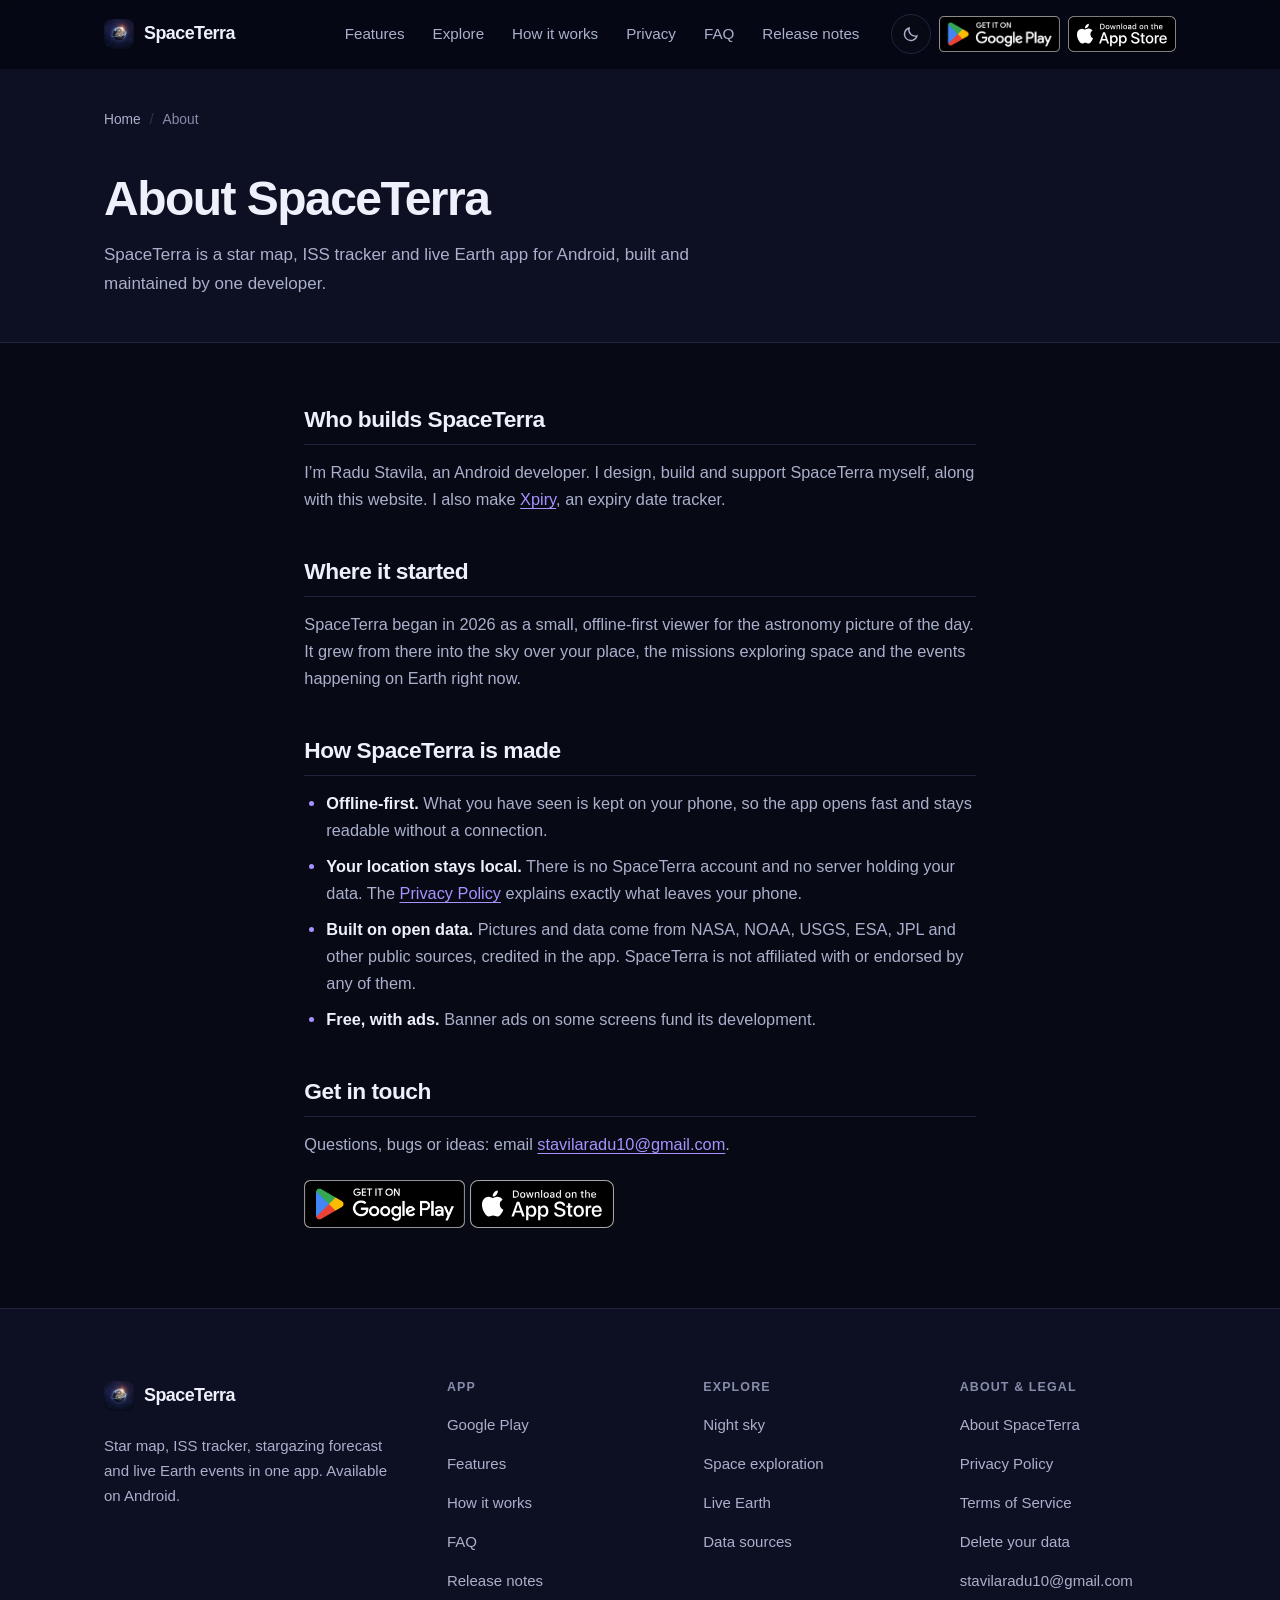
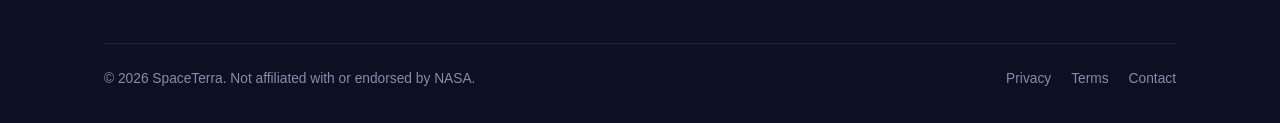
==== commit 904bcdaa: "Use the official store badges, with an App Store badge ready for iOS Every Google Play button (heade" ====
--- a/about/index.html
+++ b/about/index.html
@@ -24,7 +24,7 @@
 <link rel="icon" href="../assets/img/spaceterra-icon-192.png" sizes="192x192">
 <link rel="apple-touch-icon" href="../assets/img/apple-touch-icon.png">
 <link rel="manifest" href="../site.webmanifest">
-<link rel="stylesheet" href="../assets/css/styles.css?v=c41ffcbb">
+<link rel="stylesheet" href="../assets/css/styles.css?v=d0ab299f">
 
 <script>
   // Applied before first paint so there is no theme flash. Dark unless the
@@ -69,7 +69,8 @@
           <svg width="18" height="18" viewBox="0 0 24 24" fill="none" stroke="currentColor" stroke-width="1.9" stroke-linecap="round" aria-hidden="true"><path d="M4 7h16M4 12h16M4 17h16"/></svg>
         </button>
 
-        <a class="btn btn--primary" href="https://play.google.com/store/apps/details?id=com.radustavila.spaceterra" target="_blank" rel="noopener">Get on Google Play</a>
+        <a class="store-badge store-badge--sm" href="https://play.google.com/store/apps/details?id=com.radustavila.spaceterra" target="_blank" rel="noopener"><img src="../assets/img/badges/google-play.png" alt="Get it on Google Play" width="121" height="36"></a>
+        <a class="store-badge store-badge--sm" data-app-store><img src="../assets/img/badges/app-store.svg" alt="Download on the App Store" width="108" height="36"></a>
       </div>
     </nav>
 
@@ -85,7 +86,8 @@
         <li><a href="../privacy/">Privacy Policy</a></li>
         <li><a href="../terms/">Terms of Service</a></li>
       </ul>
-      <a class="btn btn--primary" href="https://play.google.com/store/apps/details?id=com.radustavila.spaceterra" target="_blank" rel="noopener">Get SpaceTerra on Google Play</a>
+      <a class="store-badge" href="https://play.google.com/store/apps/details?id=com.radustavila.spaceterra" target="_blank" rel="noopener"><img src="../assets/img/badges/google-play.png" alt="Get it on Google Play" width="161" height="48"></a>
+      <a class="store-badge" data-app-store><img src="../assets/img/badges/app-store.svg" alt="Download on the App Store" width="144" height="48"></a>
     </div>
   </div>
 </header>
@@ -149,7 +151,8 @@
             <a href="mailto:stavilaradu10@gmail.com">stavilaradu10@gmail.com</a>.
           </p>
           <p style="margin-top:22px">
-            <a class="btn btn--primary" href="https://play.google.com/store/apps/details?id=com.radustavila.spaceterra" target="_blank" rel="noopener">Get SpaceTerra on Google Play</a>
+            <a class="store-badge" href="https://play.google.com/store/apps/details?id=com.radustavila.spaceterra" target="_blank" rel="noopener"><img src="../assets/img/badges/google-play.png" alt="Get it on Google Play" width="161" height="48"></a>
+            <a class="store-badge" data-app-store><img src="../assets/img/badges/app-store.svg" alt="Download on the App Store" width="144" height="48"></a>
           </p>
         </section>
 
--- a/assets/css/styles.css
+++ b/assets/css/styles.css
@@ -266,6 +266,13 @@
 .btn--lg { padding: 15px 26px; font-size: 1.02rem; }
 .btn svg { flex: none; }
 
+/* Official store badges (Google Play, App Store); the artwork itself must not be restyled */
+.store-badge { display: inline-flex; flex: none; line-height: 0; border-radius: 8px; transition: transform .15s ease, opacity .15s ease; }
+a.store-badge[href]:hover { transform: translateY(-1px); opacity: .9; }
+.store-badge img { height: 48px; width: auto; }
+.store-badge--sm img { height: 36px; }
+@media (max-width: 480px) { .store-badge img { height: 42px; } }
+
 .btn-row {
   display: flex;
   flex-wrap: wrap;
@@ -353,7 +360,7 @@
 .nav-links a { white-space: nowrap; }
 
 @media (max-width: 1120px) {
-  .nav-links, .nav-actions .btn { display: none; }
+  .nav-links, .nav-actions .btn, .nav-actions .store-badge { display: none; }
   .nav-toggle { display: inline-grid; }
 
   .nav-panel {
@@ -383,6 +390,7 @@
     border-bottom: 1px solid var(--border);
   }
   .nav-panel .btn { display: flex; width: 100%; margin-top: 18px; }
+  .nav-panel .store-badge { margin: 18px 10px 0 0; }
 }
 @media (min-width: 1121px) { .nav-panel { display: none !important; } }
 
